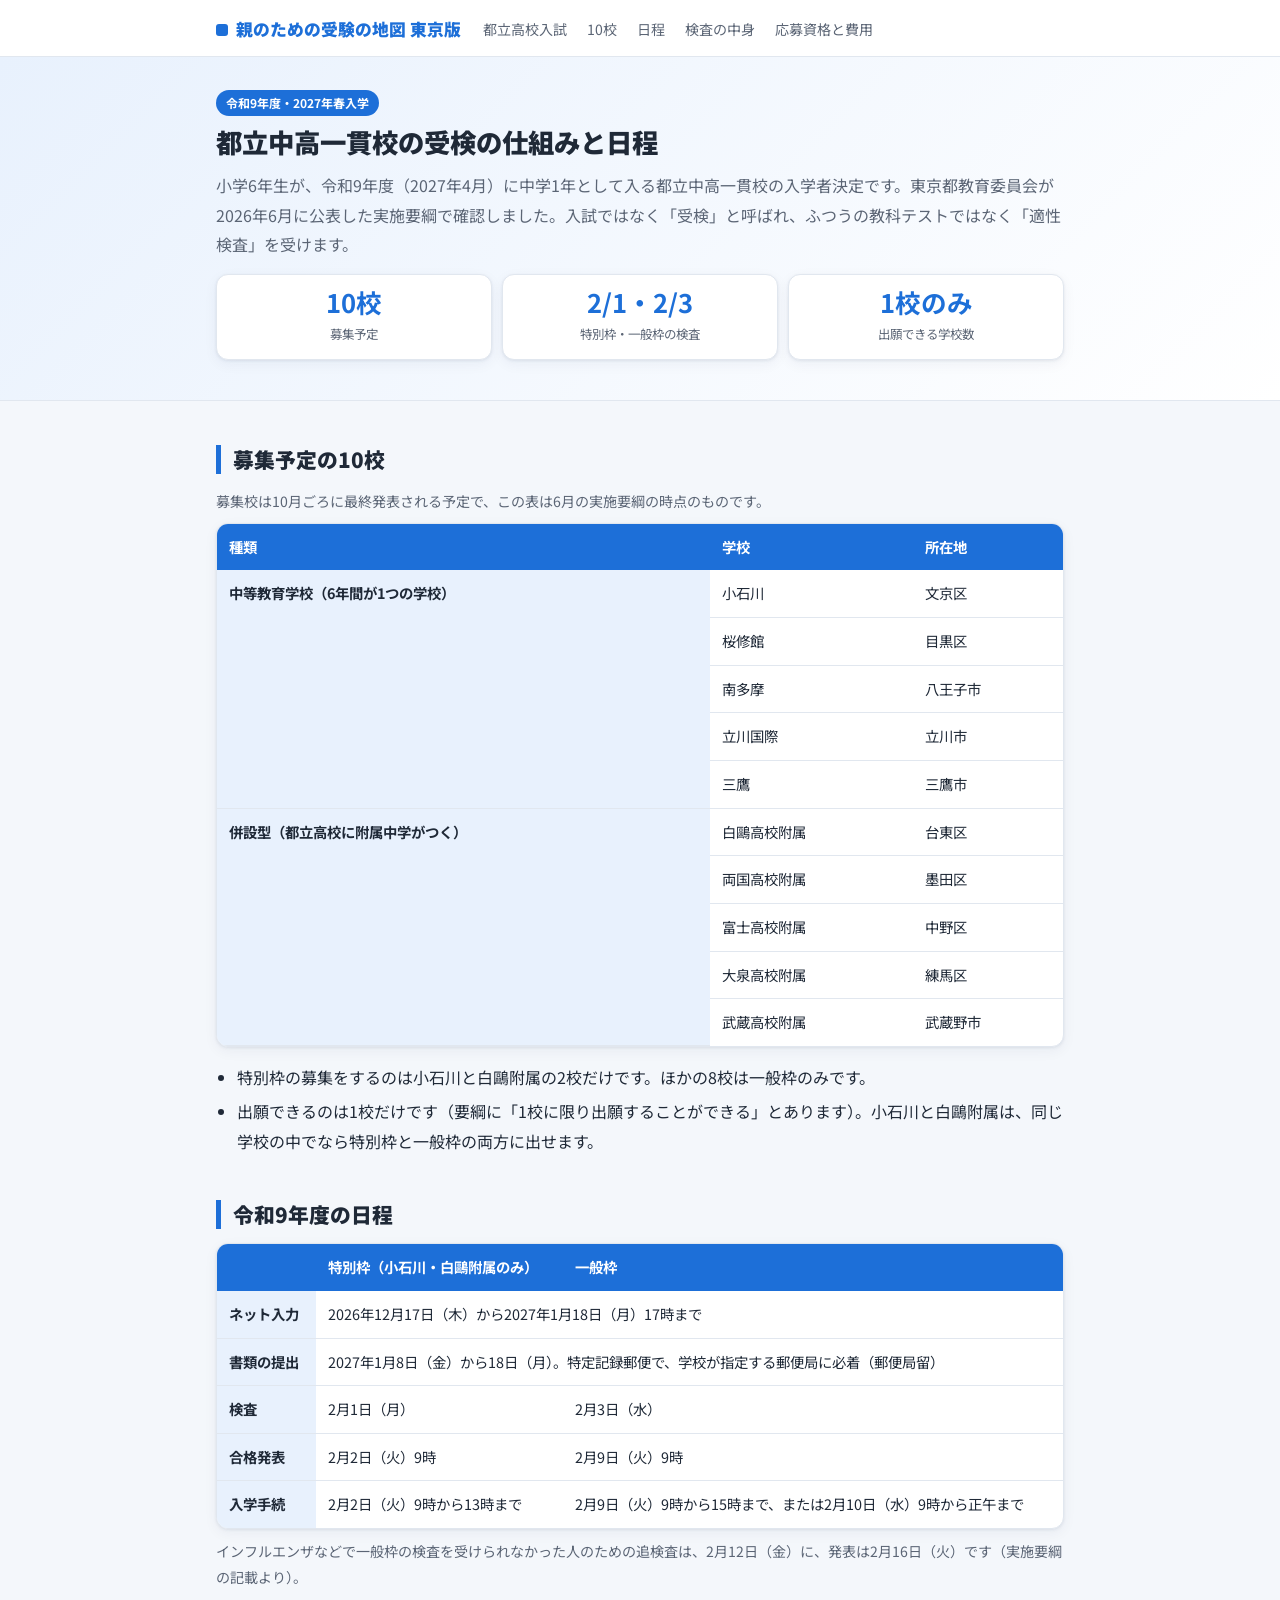
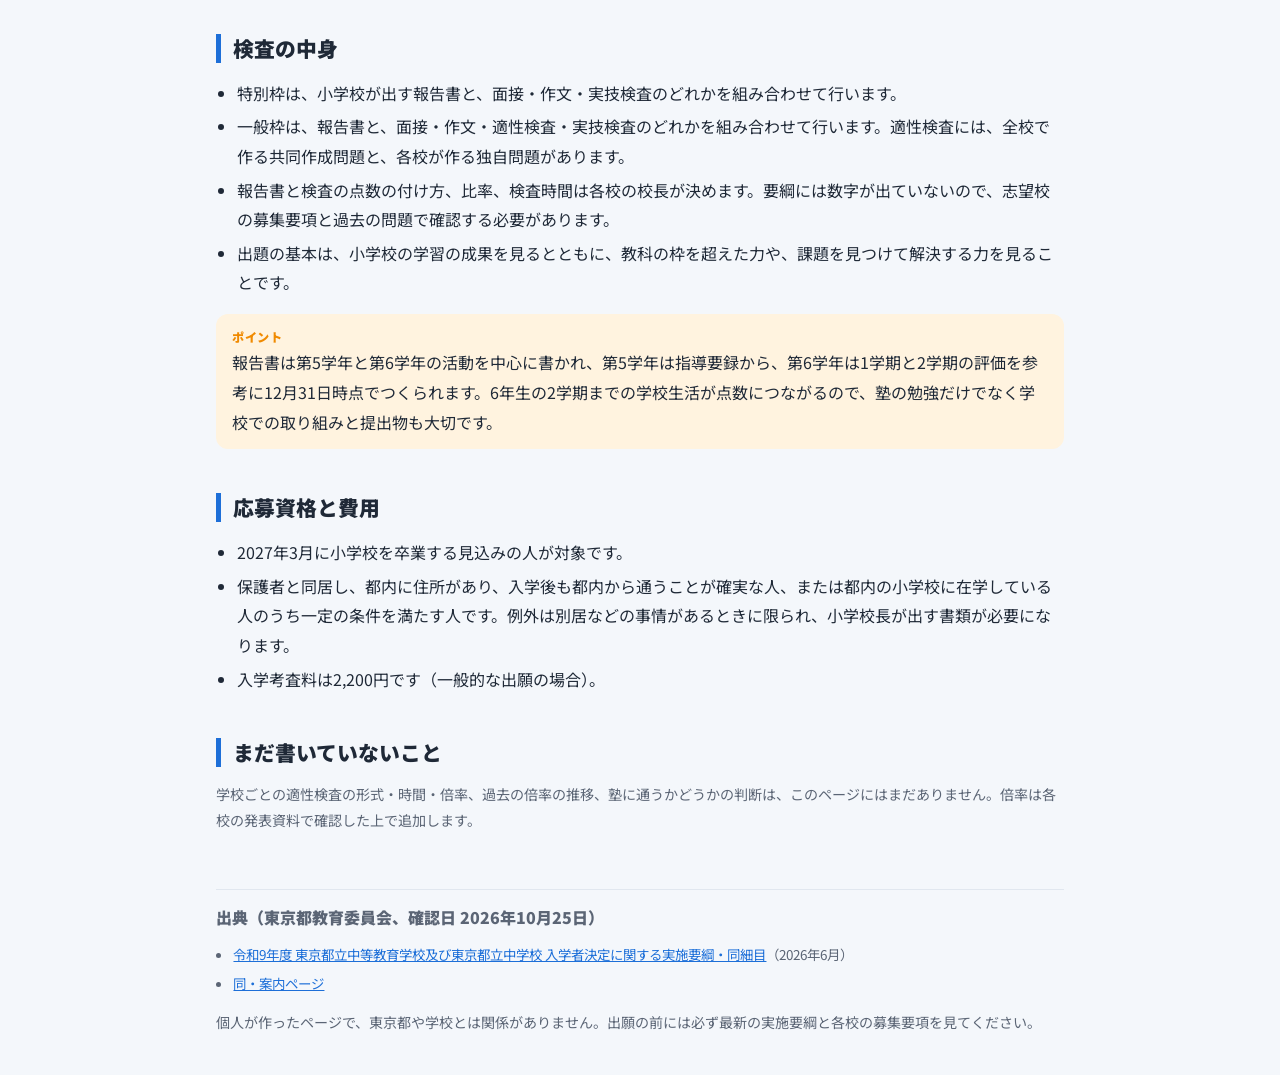
==== chugaku.html @ 5e62423e "親のための受験の地図 東京版 初版 Co-Authored-By: Claude Sonnet 5.5 <noreply@anthropic.com>" ====
<!doctype html>
<html lang="ja">
<head>
<meta charset="utf-8">
<meta name="viewport" content="width=device-width, initial-scale=1">
<title>都立中高一貫校の受検の仕組みと日程｜令和9年度（2027年春）</title>
<meta name="description" content="都立中高一貫校10校の令和9年度入学者決定を、東京都教育委員会の実施要綱で整理。出願は1月、検査は2月1日（特別枠）と2月3日（一般枠）、発表は2月2日と2月9日。報告書、適性検査、応募資格、費用。">
<link rel="icon" href="data:image/svg+xml,<svg xmlns=%22http://www.w3.org/2000/svg%22 viewBox=%220 0 100 100%22><text y=%22.9em%22 font-size=%2290%22>%F0%9F%97%BC</text></svg>">
<link rel="stylesheet" href="https://fonts.googleapis.com/css2?family=Noto+Sans+JP:wght@400;500;700;900&display=swap">
<link rel="stylesheet" href="assets/style.css">
<link rel="canonical" href="https://kaitoinoue0921.github.io/koko-juken-map/chugaku.html">
<meta name="theme-color" content="#2f6d8a">
<meta property="og:type" content="article">
<meta property="og:site_name" content="親のための受験の地図 東京版">
<meta property="og:locale" content="ja_JP">
<meta property="og:title" content="都立中高一貫校の受検の仕組みと日程（令和9年度）">
<meta property="og:url" content="https://kaitoinoue0921.github.io/koko-juken-map/chugaku.html">
<meta name="twitter:card" content="summary">
</head>
<body>
<header class="site-head"><div class="wrap">
  <a class="brand" href="index.html">親のための受験の地図 東京版</a>
  <nav class="nav">
    <a href="index.html">都立高校入試</a>
    <a href="#schools">10校</a>
    <a href="#schedule">日程</a>
    <a href="#how">検査の中身</a>
    <a href="#cost">応募資格と費用</a>
  </nav>
</div></header>
<section class="hero"><div class="wrap"><span class="tag">令和9年度・2027年春入学</span>
<h1>都立中高一貫校の受検の仕組みと日程</h1>
<p class="lead">小学6年生が、令和9年度（2027年4月）に中学1年として入る都立中高一貫校の入学者決定です。東京都教育委員会が2026年6月に公表した実施要綱で確認しました。入試ではなく「受検」と呼ばれ、ふつうの教科テストではなく「適性検査」を受けます。</p>
<div class="stats">
<div class="stat"><b>10校</b><span>募集予定</span></div>
<div class="stat"><b>2/1・2/3</b><span>特別枠・一般枠の検査</span></div>
<div class="stat"><b>1校のみ</b><span>出願できる学校数</span></div>
</div></div></section>
<main class="wrap">

<h2 id="schools">募集予定の10校</h2>
<p class="note">募集校は10月ごろに最終発表される予定で、この表は6月の実施要綱の時点のものです。</p>
<div class="tscroll"><table class="t">
<thead><tr><th>種類</th><th>学校</th><th>所在地</th></tr></thead>
<tbody>
<tr><th rowspan="5">中等教育学校（6年間が1つの学校）</th><td>小石川</td><td>文京区</td></tr>
<tr><td>桜修館</td><td>目黒区</td></tr>
<tr><td>南多摩</td><td>八王子市</td></tr>
<tr><td>立川国際</td><td>立川市</td></tr>
<tr><td>三鷹</td><td>三鷹市</td></tr>
<tr><th rowspan="5">併設型（都立高校に附属中学がつく）</th><td>白鷗高校附属</td><td>台東区</td></tr>
<tr><td>両国高校附属</td><td>墨田区</td></tr>
<tr><td>富士高校附属</td><td>中野区</td></tr>
<tr><td>大泉高校附属</td><td>練馬区</td></tr>
<tr><td>武蔵高校附属</td><td>武蔵野市</td></tr>
</tbody></table></div>
<ul>
<li>特別枠の募集をするのは小石川と白鷗附属の2校だけです。ほかの8校は一般枠のみです。</li>
<li>出願できるのは1校だけです（要綱に「1校に限り出願することができる」とあります）。小石川と白鷗附属は、同じ学校の中でなら特別枠と一般枠の両方に出せます。</li>
</ul>

<h2 id="schedule">令和9年度の日程</h2>
<div class="tscroll"><table class="t">
<thead><tr><th></th><th>特別枠（小石川・白鷗附属のみ）</th><th>一般枠</th></tr></thead>
<tbody>
<tr><th>ネット入力</th><td colspan="2">2026年12月17日（木）から2027年1月18日（月）17時まで</td></tr>
<tr><th>書類の提出</th><td colspan="2">2027年1月8日（金）から18日（月）。特定記録郵便で、学校が指定する郵便局に必着（郵便局留）</td></tr>
<tr><th>検査</th><td>2月1日（月）</td><td>2月3日（水）</td></tr>
<tr><th>合格発表</th><td>2月2日（火）9時</td><td>2月9日（火）9時</td></tr>
<tr><th>入学手続</th><td>2月2日（火）9時から13時まで</td><td>2月9日（火）9時から15時まで、または2月10日（水）9時から正午まで</td></tr>
</tbody></table></div>
<p class="note">インフルエンザなどで一般枠の検査を受けられなかった人のための追検査は、2月12日（金）に、発表は2月16日（火）です（実施要綱の記載より）。</p>

<h2 id="how">検査の中身</h2>
<ul>
<li>特別枠は、小学校が出す報告書と、面接・作文・実技検査のどれかを組み合わせて行います。</li>
<li>一般枠は、報告書と、面接・作文・適性検査・実技検査のどれかを組み合わせて行います。適性検査には、全校で作る共同作成問題と、各校が作る独自問題があります。</li>
<li>報告書と検査の点数の付け方、比率、検査時間は各校の校長が決めます。要綱には数字が出ていないので、志望校の募集要項と過去の問題で確認する必要があります。</li>
<li>出題の基本は、小学校の学習の成果を見るとともに、教科の枠を超えた力や、課題を見つけて解決する力を見ることです。</li>
</ul>
<div class="judge">報告書は第5学年と第6学年の活動を中心に書かれ、第5学年は指導要録から、第6学年は1学期と2学期の評価を参考に12月31日時点でつくられます。6年生の2学期までの学校生活が点数につながるので、塾の勉強だけでなく学校での取り組みと提出物も大切です。</div>

<h2 id="cost">応募資格と費用</h2>
<ul>
<li>2027年3月に小学校を卒業する見込みの人が対象です。</li>
<li>保護者と同居し、都内に住所があり、入学後も都内から通うことが確実な人、または都内の小学校に在学している人のうち一定の条件を満たす人です。例外は別居などの事情があるときに限られ、小学校長が出す書類が必要になります。</li>
<li>入学考査料は2,200円です（一般的な出願の場合）。</li>
</ul>

<h2 id="more">まだ書いていないこと</h2>
<p class="note">学校ごとの適性検査の形式・時間・倍率、過去の倍率の推移、塾に通うかどうかの判断は、このページにはまだありません。倍率は各校の発表資料で確認した上で追加します。</p>

<footer>
<h2 class="more-head">出典（東京都教育委員会、確認日 2026年10月25日）</h2>
<ul class="src">
<li><a href="https://www.metro.tokyo.lg.jp/documents/d/tosei/20260611_10_01">令和9年度 東京都立中等教育学校及び東京都立中学校 入学者決定に関する実施要綱・同細目</a>（2026年6月）</li>
<li><a href="https://www.kyoiku.metro.tokyo.lg.jp/admission/secondary_school/entrance_exam/release20260611_01">同・案内ページ</a></li>
</ul>
<p class="note">個人が作ったページで、東京都や学校とは関係がありません。出願の前には必ず最新の実施要綱と各校の募集要項を見てください。</p>
</footer>
</main>
</body>
</html>
---- assets/style.css ----
:root{
  --bg:#f4f7fb;--surface:#fff;--ink:#1f2937;--ink-soft:#5b6575;--rule:#e1e7ef;
  --primary:#1d6fd8;--primary-dark:#1556ab;--primary-soft:#e8f1fd;
  --accent:#f08a00;--accent-soft:#fff3df;--ok:#14935a;
  --shadow:0 1px 3px rgba(20,40,80,.08),0 4px 14px rgba(20,40,80,.05);
}
@media (prefers-color-scheme:dark){:root{
  --bg:#10151d;--surface:#18202b;--ink:#e8edf3;--ink-soft:#a3adbb;--rule:#2a3442;
  --primary:#6aaaf5;--primary-dark:#8ec0f8;--primary-soft:#1b2a3f;
  --accent:#ffb347;--accent-soft:#33291a;--ok:#4cc38a;--shadow:none}}
*{box-sizing:border-box}
html{scroll-behavior:smooth}
body{margin:0;background:var(--bg);color:var(--ink);font-family:"Noto Sans JP","Hiragino Sans","Yu Gothic",system-ui,sans-serif;line-height:1.85;font-size:16px}
a{color:var(--primary)}
.wrap{max-width:880px;margin:0 auto;padding:0 16px}

.site-head{position:sticky;top:0;z-index:10;background:var(--surface);border-bottom:1px solid var(--rule)}
.site-head .wrap{display:flex;flex-wrap:wrap;align-items:center;gap:2px 20px;padding-top:10px;padding-bottom:6px}
.brand{font-weight:900;font-size:1.05rem;color:var(--primary);text-decoration:none;display:flex;align-items:center;gap:8px}
.brand::before{content:"";width:12px;height:12px;border-radius:3px;background:var(--primary);display:inline-block}
.nav{display:flex;flex-wrap:nowrap;overflow-x:auto;gap:4px 16px;font-size:.88rem;-webkit-overflow-scrolling:touch}
.nav a{color:var(--ink-soft);text-decoration:none;padding:6px 2px;white-space:nowrap;border-bottom:2px solid transparent}
.nav a:hover{color:var(--primary);border-bottom-color:var(--primary)}

.hero{background:linear-gradient(135deg,var(--primary-soft),var(--surface));border-bottom:1px solid var(--rule);padding:30px 0 26px;margin-bottom:22px}
.hero .tag{display:inline-block;background:var(--primary);color:#fff;font-size:.75rem;font-weight:700;padding:2px 10px;border-radius:99px;margin-bottom:8px}
h1{font-size:1.65rem;font-weight:900;line-height:1.4;margin:0 0 10px}
.lead{color:var(--ink-soft);margin:0}
h2{font-size:1.3rem;font-weight:900;margin:44px 0 14px;padding-left:12px;border-left:5px solid var(--primary);line-height:1.4;scroll-margin-top:70px}
h3{font-size:1.05rem;margin:0 0 6px}
p{margin:.6em 0}
.note{font-size:.88rem;color:var(--ink-soft)}
ul{padding-left:1.3em}
li{margin:4px 0}

.tiles{display:grid;grid-template-columns:repeat(auto-fit,minmax(150px,1fr));gap:10px;margin:0 0 6px}
.tile{display:block;background:var(--surface);border:1px solid var(--rule);border-radius:12px;padding:12px 14px;text-decoration:none;color:var(--ink);box-shadow:var(--shadow)}
.tile b{display:block;color:var(--primary);font-size:.98rem}
.tile span{font-size:.8rem;color:var(--ink-soft)}
.tile:hover{border-color:var(--primary)}

.stats{display:grid;grid-template-columns:repeat(auto-fit,minmax(120px,1fr));gap:10px;margin:14px 0}
.stat{background:var(--surface);border:1px solid var(--rule);border-radius:12px;padding:12px 10px;text-align:center;box-shadow:var(--shadow)}
.stat b{display:block;font-size:1.6rem;color:var(--primary);line-height:1.2}
.stat span{font-size:.78rem;color:var(--ink-soft)}

.block{background:var(--surface);border:1px solid var(--rule);border-radius:14px;padding:14px 18px;margin:12px 0;box-shadow:var(--shadow)}
.block h3{color:var(--primary)}
.block.now{border-color:var(--accent);box-shadow:0 0 0 3px var(--accent-soft)}
.block.now h3::after{content:"いまここ";margin-left:8px;font-size:.72rem;background:var(--accent);color:#fff;padding:1px 8px;border-radius:99px;vertical-align:middle}
.judge{background:var(--accent-soft);border-radius:12px;padding:12px 16px;margin:14px 0}
.judge::before{content:"ポイント";display:block;font-size:.76rem;font-weight:900;color:var(--accent);letter-spacing:.06em}

.tscroll{overflow-x:auto;border-radius:12px;border:1px solid var(--rule);background:var(--surface);box-shadow:var(--shadow)}
table.t{border-collapse:collapse;width:100%;font-size:.9rem;min-width:600px}
table.t th,table.t td{padding:10px 12px;text-align:left;vertical-align:top;border-bottom:1px solid var(--rule)}
table.t thead th{background:var(--primary);color:#fff;white-space:nowrap}
table.t tbody th{background:var(--primary-soft);white-space:nowrap}
table.t tr:last-child th,table.t tr:last-child td{border-bottom:none}

footer{margin:56px 0 40px;padding-top:16px;border-top:1px solid var(--rule)}
h2.more-head{border:none;padding:0;font-size:1rem;color:var(--ink-soft);margin:0 0 6px}
.src{font-size:.84rem;color:var(--ink-soft);word-break:break-all}
@media(max-width:560px){h1{font-size:1.4rem}.wrap{padding:0 14px}}
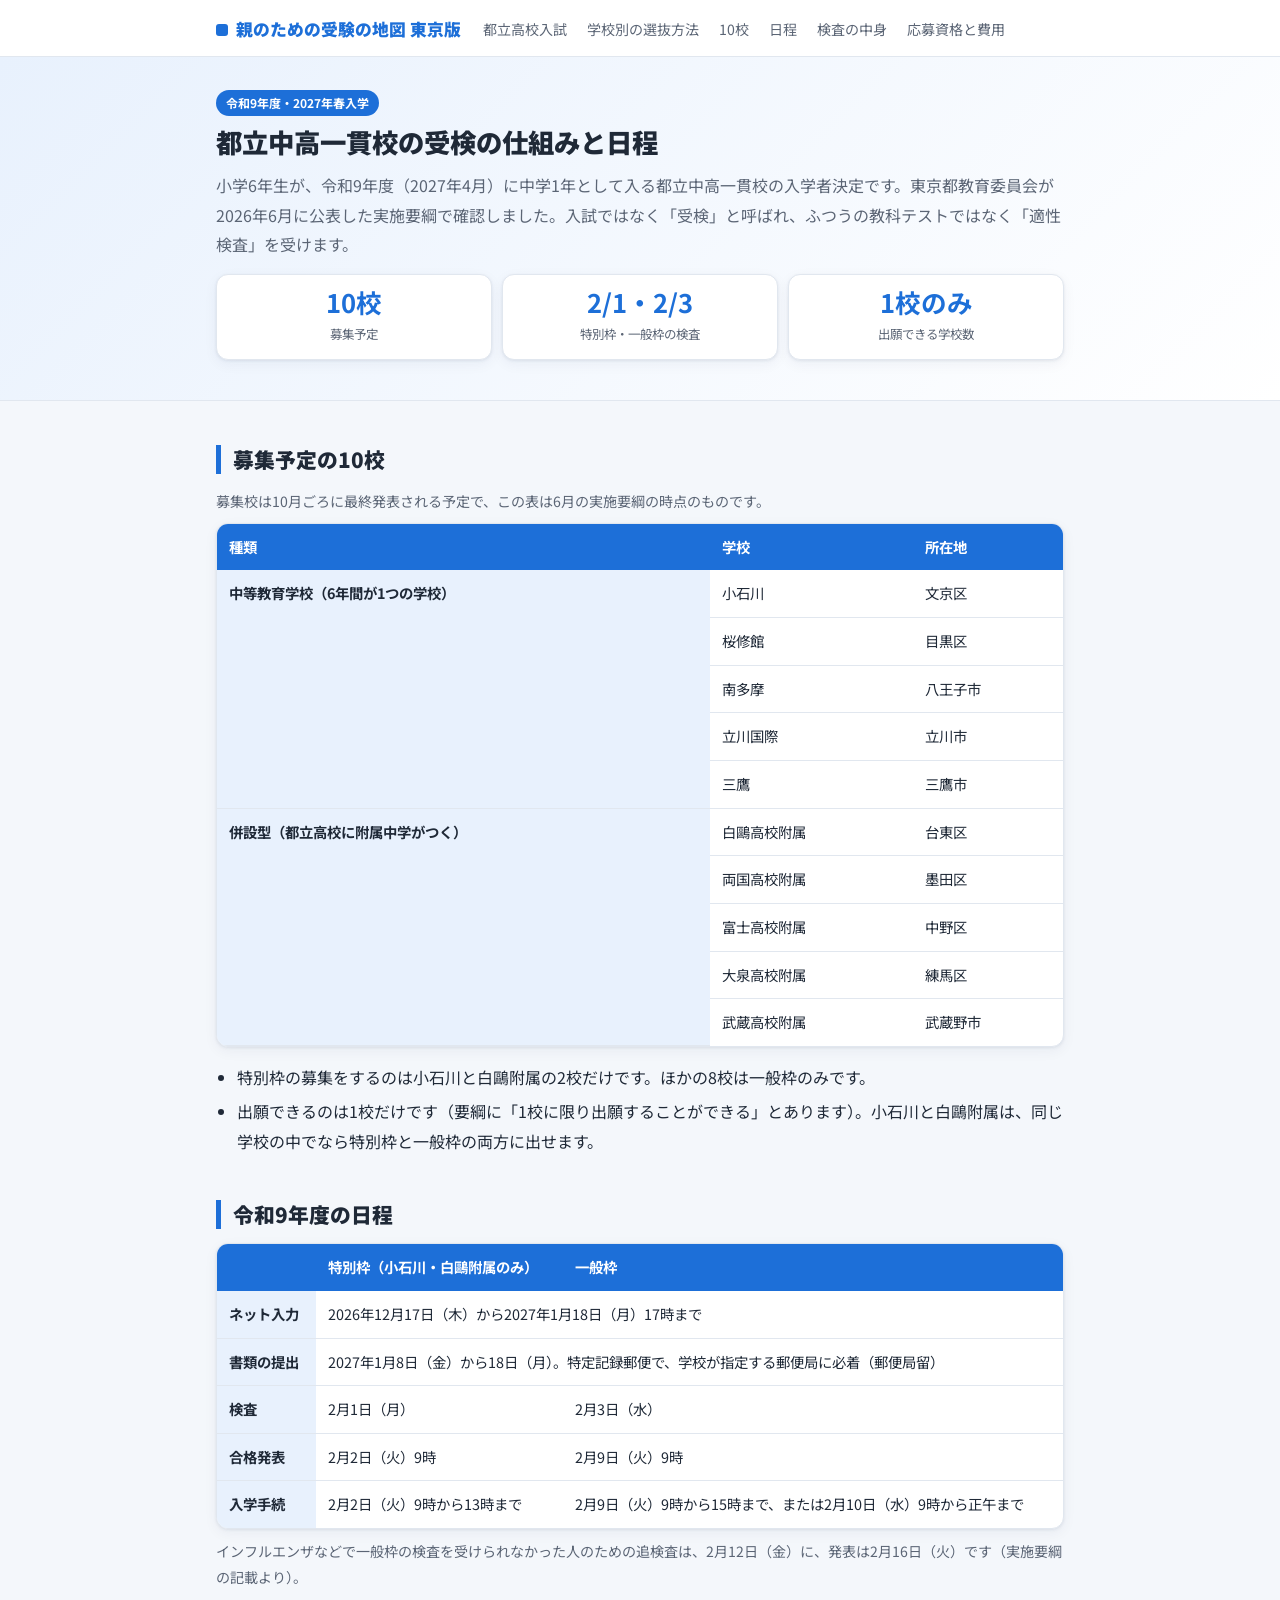
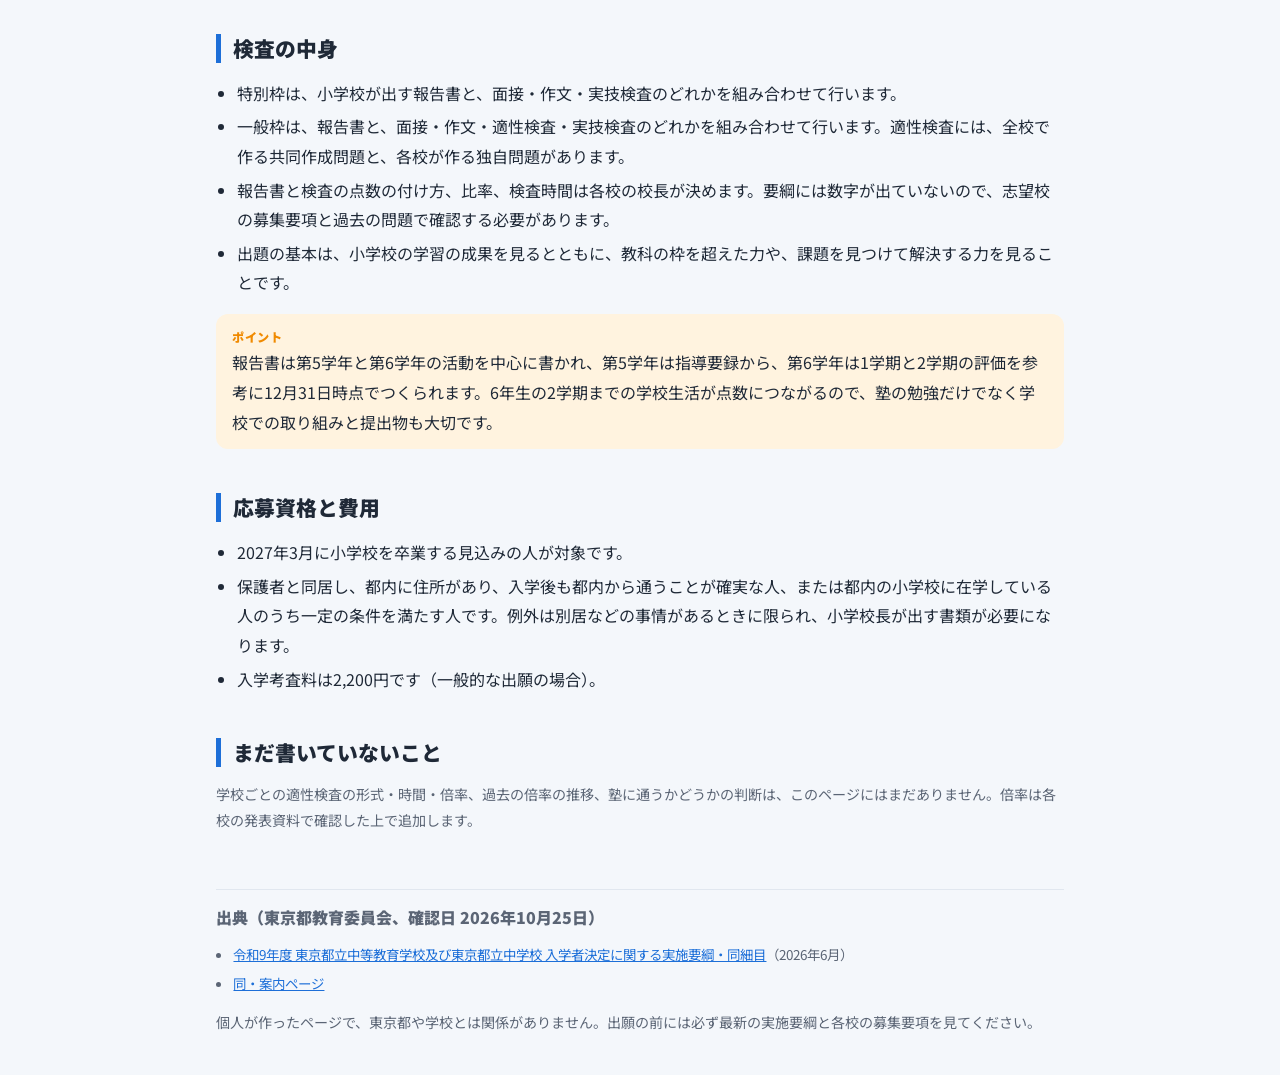
==== commit b0a93b5a: "学校別の選抜方法ページを追加（自校作成校・10対0方式・推薦の配点） Co-Authored-By: Claude Sonnet 5.5 <noreply@anthropic.com>" ====
--- a/chugaku.html
+++ b/chugaku.html
@@ -22,6 +22,7 @@
   <a class="brand" href="index.html">親のための受験の地図 東京版</a>
   <nav class="nav">
     <a href="index.html">都立高校入試</a>
+    <a href="schools.html">学校別の選抜方法</a>
     <a href="#schools">10校</a>
     <a href="#schedule">日程</a>
     <a href="#how">検査の中身</a>
